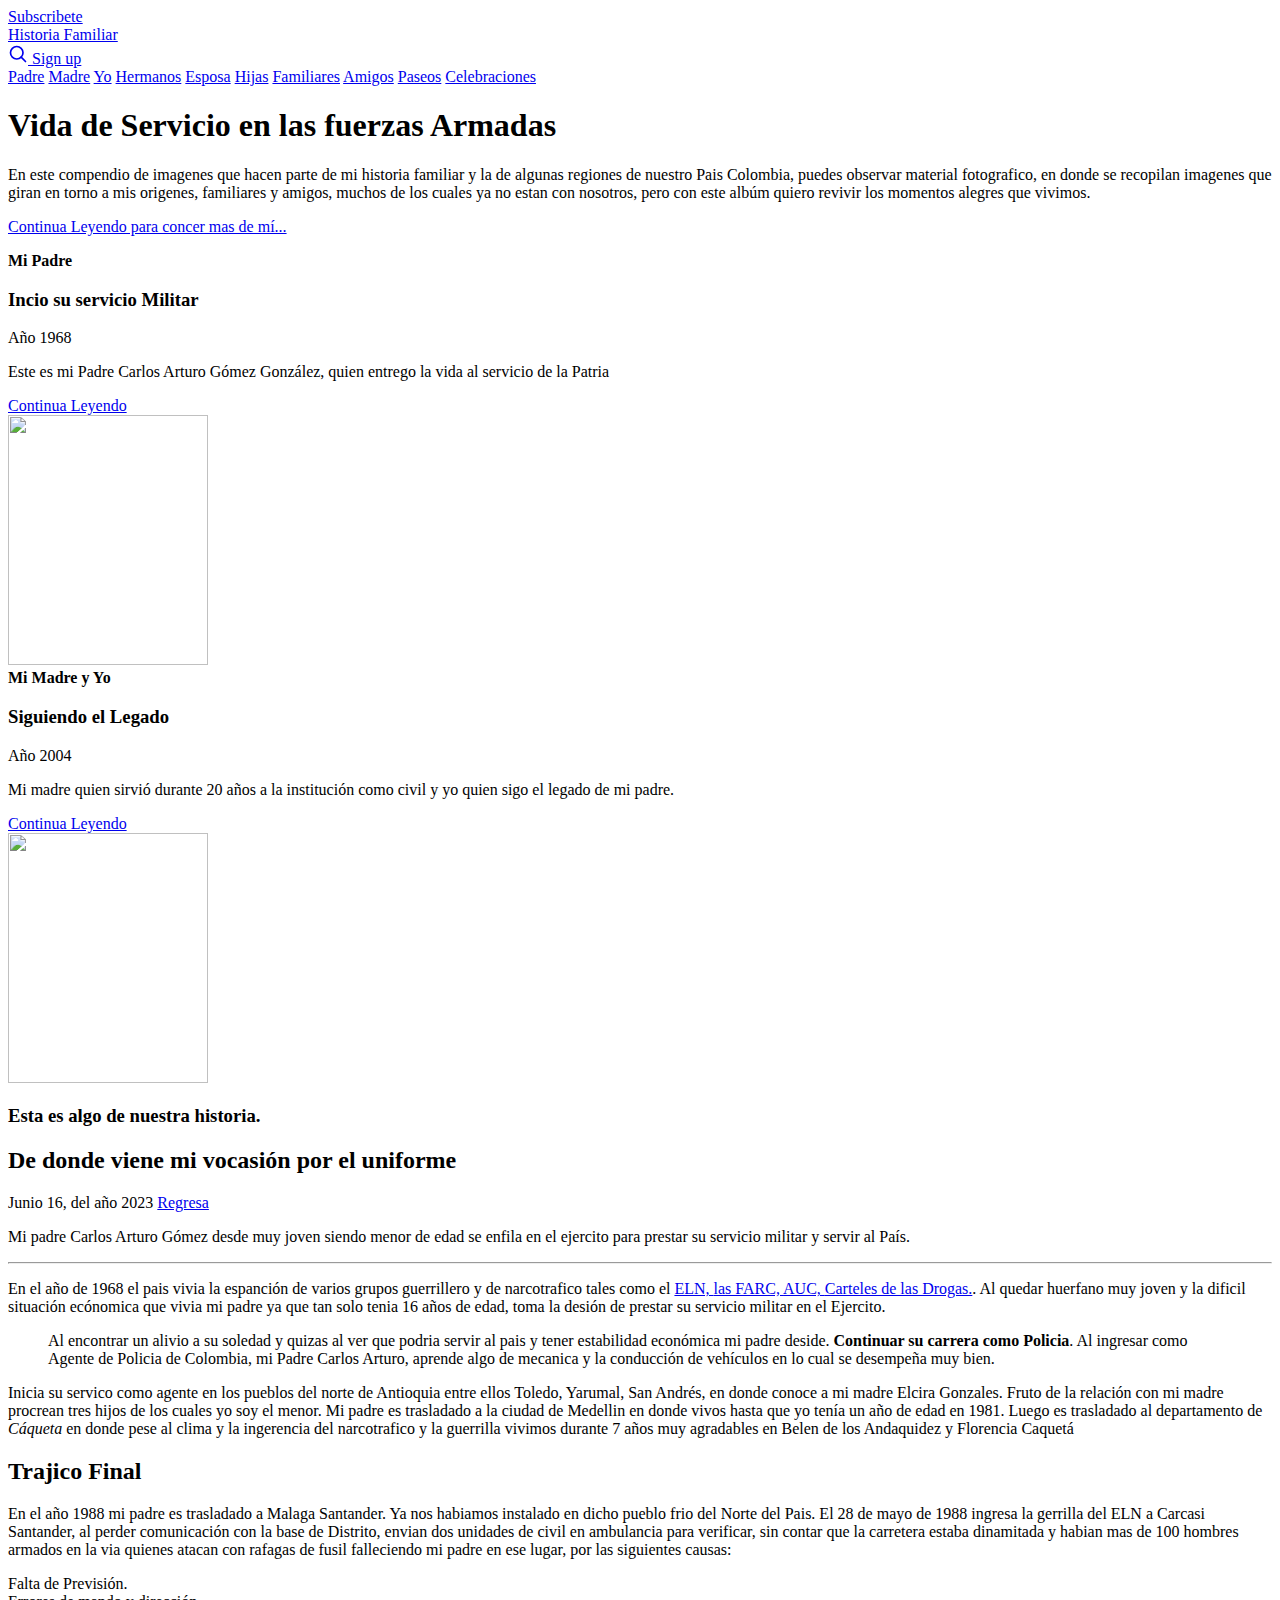
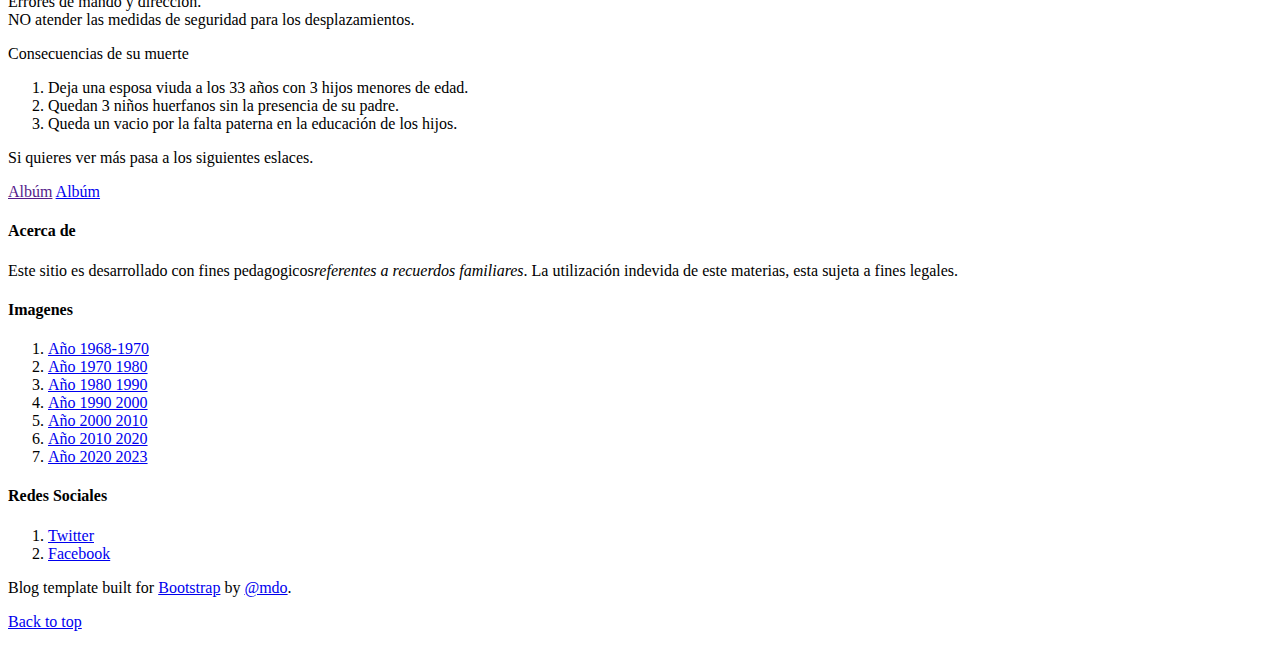
==== index.html @ 9b335207 "Create index.html" ====
<!doctype html>
<html lang="en">
  <head>
    <meta charset="utf-8">
    <meta name="viewport" content="width=device-width, initial-scale=1, shrink-to-fit=no">
    <meta name="description" content="">
    <meta name="author" content="Mark Otto, Jacob Thornton, and Bootstrap contributors">
    <meta name="generator" content="Hugo 0.101.0">
    <title>Historia Familiar</title>

    <link rel="canonical" href="https://getbootstrap.com/docs/4.6/examples/blog/">

    <!-- Bootstrap core CSS -->
<link href="../assets/dist/css/bootstrap.min.css" rel="stylesheet">


    <style>
      .bd-placeholder-img {
        font-size: 1.125rem;
        text-anchor: middle;
        -webkit-user-select: none;
        -moz-user-select: none;
        -ms-user-select: none;
        user-select: none;
      }

      @media (min-width: 768px) {
        .bd-placeholder-img-lg {
          font-size: 3.5rem;
        }
      }
    </style>

    
    <!-- Custom styles for this template -->
    <link href="https://fonts.googleapis.com/css?family=Playfair&#43;Display:700,900" rel="stylesheet">
    <!-- Custom styles for this template -->
    <link href="blog.css" rel="stylesheet">
  </head>
  <body>
    
<div class="container">
  <header class="blog-header py-3">
    <div class="row flex-nowrap justify-content-between align-items-center">
      <div class="col-4 pt-1">
        <a class="text-muted" href="#">Subscribete</a>
      </div>
      <div class="col-4 text-center">
        <a class="blog-header-logo text-dark" href="#">Historia Familiar</a>
      </div>
      <div class="col-4 d-flex justify-content-end align-items-center">
        <a class="text-muted" href="#" aria-label="Search">
          <svg xmlns="http://www.w3.org/2000/svg" width="20" height="20" fill="none" stroke="currentColor" stroke-linecap="round" stroke-linejoin="round" stroke-width="2" class="mx-3" role="img" viewBox="0 0 24 24" focusable="false"><title>Search</title><circle cx="10.5" cy="10.5" r="7.5"/><path d="M21 21l-5.2-5.2"/></svg>
        </a>
        <a class="btn btn-sm btn-outline-secondary" href="#">Sign up</a>
      </div>
    </div>
  </header>

  <div class="nav-scroller py-1 mb-2">
    <nav class="nav d-flex justify-content-between">
      <a class="p-2 text-muted" href="../album familiar/index.html">Padre</a>
      <a class="p-2 text-muted" href="../album familiar/index mama.html">Madre</a>
      <a class="p-2 text-muted" href="../album familiar/index yo.html">Yo</a>
      <a class="p-2 text-muted" href="#">Hermanos</a>
      <a class="p-2 text-muted" href="#">Esposa</a>
      <a class="p-2 text-muted" href="#">Hijas</a>
      <a class="p-2 text-muted" href="#">Familiares</a>
      <a class="p-2 text-muted" href="#">Amigos</a>
      <a class="p-2 text-muted" href="#">Paseos</a>
      <a class="p-2 text-muted" href="#">Celebraciones</a>
    </nav>
  </div>

  <div class="jumbotron p-4 p-md-5 text-white rounded bg-dark">
    <div class="col-md-6 px-0">
      <h1 class="display-4 font-italic">Vida de Servicio en las fuerzas Armadas</h1>
      <p class="lead my-3">En este compendio de imagenes que hacen parte de mi historia familiar y la de algunas regiones de nuestro Pais Colombia, puedes observar material fotografico, en donde se recopilan imagenes que giran en torno a mis origenes, familiares y amigos, muchos de los cuales ya no estan con nosotros, pero con este albúm quiero revivir los momentos alegres que vivimos.</p>
    
      <p class="lead mb-0"><a href="#" class="text-white font-weight-bold">Continua Leyendo para concer mas de mí...</a></p>
    </div>
  </div>

  <div class="row mb-2">
    <div class="col-md-6">
      <div class="row no-gutters border rounded overflow-hidden flex-md-row mb-4 shadow-sm h-md-250 position-relative">
        <div class="col p-4 d-flex flex-column position-static">
          <strong class="d-inline-block mb-2 text-primary">Mi Padre</strong>
          <h3 class="mb-0">Incio su servicio Militar</h3>
          <div class="mb-1 text-muted">Año 1968</div>
          <p class="card-text mb-auto">Este es mi Padre Carlos Arturo Gómez González, quien entrego la vida al servicio de la Patria</p>
          <a href="#" class="stretched-link">Continua Leyendo</a>
        </div>
        <div class="col-auto d-none d-lg-block">
          <img src="../Imagenes/infancia padre/01 servicio militar papa 1968.jpg" width="200" height="250"><rect width="100%" height="100%" fill="#55595c"/>
          
        </div>
      </div>
    </div>
    <div class="col-md-6">
      <div class="row no-gutters border rounded overflow-hidden flex-md-row mb-4 shadow-sm h-md-250 position-relative">
        <div class="col p-4 d-flex flex-column position-static">
          <strong class="d-inline-block mb-2 text-success">Mi Madre y Yo</strong>
          <h3 class="mb-0">Siguiendo el Legado</h3>
          <div class="mb-1 text-muted">Año 2004</div>
          <p class="mb-auto">Mi madre quien sirvió durante 20 años a la institución como civil y yo quien sigo el legado de mi padre.</p>
          <a href="#" class="stretched-link">Continua Leyendo</a>
        </div>
        <div class="col-auto d-none d-lg-block">
          <img src="../Imagenes/yo/17 Grados PT ESCER 2004.jpg" width="200" height="250"><rect width="100%" height="100%" fill="#55595c"/>

        </div>
      </div>
    </div>
  </div>
</div>

<main role="main" class="container">
  <div class="row">
    <div class="col-md-8 blog-main">
      <h3 class="pb-4 mb-4 font-italic border-bottom">
        Esta es algo de nuestra historia.
      </h3>

      <div class="blog-post">
        <h2 class="blog-post-title">De donde viene mi vocasión por el uniforme</h2>
        <p class="blog-post-meta">Junio 16, del año 2023  <a href="#">Regresa</a></p>

        <p>Mi padre Carlos Arturo Gómez desde muy joven siendo menor de edad se enfila en el ejercito para prestar su servicio militar y servir al País.</p>
        <hr>
        <p>En el año de 1968 el pais vivia la espanción de varios grupos guerrillero y de narcotrafico tales como el <a href="#"> ELN, </a><a href="#">las FARC, </a><a href="#">AUC, </a><a href="#">Carteles de las Drogas.</a>. Al quedar huerfano muy joven y la dificil situación ecónomica que vivia mi padre ya que tan solo tenia 16 años de edad, toma la desión de prestar su servicio militar en el Ejercito.</p>
        <blockquote>
          <p>Al encontrar un alivio a su soledad y quizas al ver que podria servir al pais y tener estabilidad económica mi padre deside. <strong>Continuar su carrera como Policia</strong>. Al ingresar como Agente de Policia de Colombia, mi Padre Carlos Arturo, aprende algo de mecanica y la conducción de vehículos en lo cual se desempeña muy bien.</p>
        </blockquote>
        <p>Inicia su servico como agente en los pueblos del norte de Antioquia entre ellos Toledo, Yarumal, San Andrés, en donde conoce a mi madre Elcira Gonzales. Fruto de la relación con mi madre procrean tres hijos de los cuales yo soy el menor. Mi padre es trasladado a la ciudad de Medellin en donde vivos hasta que yo tenía un año de edad en 1981. Luego es trasladado al departamento de  <em>Cáqueta</em> en donde pese al clima y la ingerencia del narcotrafico y la guerrilla vivimos durante 7 años muy agradables en Belen de los Andaquidez y Florencia Caquetá </p>
        
        <h2>Trajico Final</h2>
        <p>En el año 1988 mi padre es trasladado a Malaga Santander. Ya nos habiamos instalado en dicho pueblo frio del Norte del Pais. El 28 de mayo de 1988 ingresa la gerrilla del ELN a Carcasi Santander, al perder comunicación con la base de Distrito, envian dos unidades de civil en ambulancia para verificar, sin contar que la carretera estaba dinamitada y habian mas de 100 hombres armados en la via quienes atacan con rafagas de fusil falleciendo mi padre en ese lugar, por las siguientes causas:</p>
        
          <li>Falta de Previsión.</li>
          <li>Errores de mando y dirección.</li>
          <li>NO atender las medidas de seguridad para los desplazamientos.</li>
        </ul>

        <p>Consecuencias de su muerte</p>
        <ol>
          <li>Deja una esposa viuda a los 33 años con 3 hijos menores de edad.</li>
          <li>Quedan 3 niños huerfanos sin la presencia de su padre.</li>
          <li>Queda un vacio por la falta paterna en la educación de los hijos.</li>
        </ol>
        <p>Si quieres ver más pasa a los siguientes eslaces.</p>
      </div><!-- /.blog-post -->

      <nav class="blog-pagination">
        <a class="btn btn-outline-primary" href="">Albúm</a>
        <a class="btn btn-outline-secondary" href="index mama.html"> Albúm</a>
      </nav>

    </div><!-- /.blog-main -->

    <aside class="col-md-4 blog-sidebar">
      <div class="p-4 mb-3 bg-light rounded">
        <h4 class="font-italic">Acerca de</h4>
        <p class="mb-0">Este sitio es desarrollado con fines pedagogicos<em>referentes a recuerdos familiares</em>. La utilización indevida de este materias, esta sujeta a fines legales.</p>
      </div>

      <div class="p-4">
        <h4 class="font-italic">Imagenes</h4>
        <ol class="list-unstyled mb-0">
          <li><a href="#">Año 1968-1970</a></li>
          <li><a href="#">Año 1970 1980</a></li>
          <li><a href="#">Año 1980 1990</a></li>
          <li><a href="#">Año 1990 2000</a></li>
          <li><a href="#">Año 2000 2010</a></li>
          <li><a href="#">Año 2010 2020</a></li>
          <li><a href="#">Año 2020 2023</a></li>
        </ol>
      </div>

      <div class="p-4">
        <h4 class="font-italic">Redes Sociales</h4>
        <ol class="list-unstyled">
          <li><a href="#">Twitter</a></li>
          <li><a href="#">Facebook</a></li>
        </ol>
      </div>
    </aside><!-- /.blog-sidebar -->
  </div><!-- /.row -->
</main><!-- /.container -->

<footer class="blog-footer">
  <p>Blog template built for <a href="https://getbootstrap.com/">Bootstrap</a> by <a href="Historia Familiar">@mdo</a>.</p>
  <p>
    <a href="#">Back to top</a>
  </p>
</footer>
 
  </body>
</html>
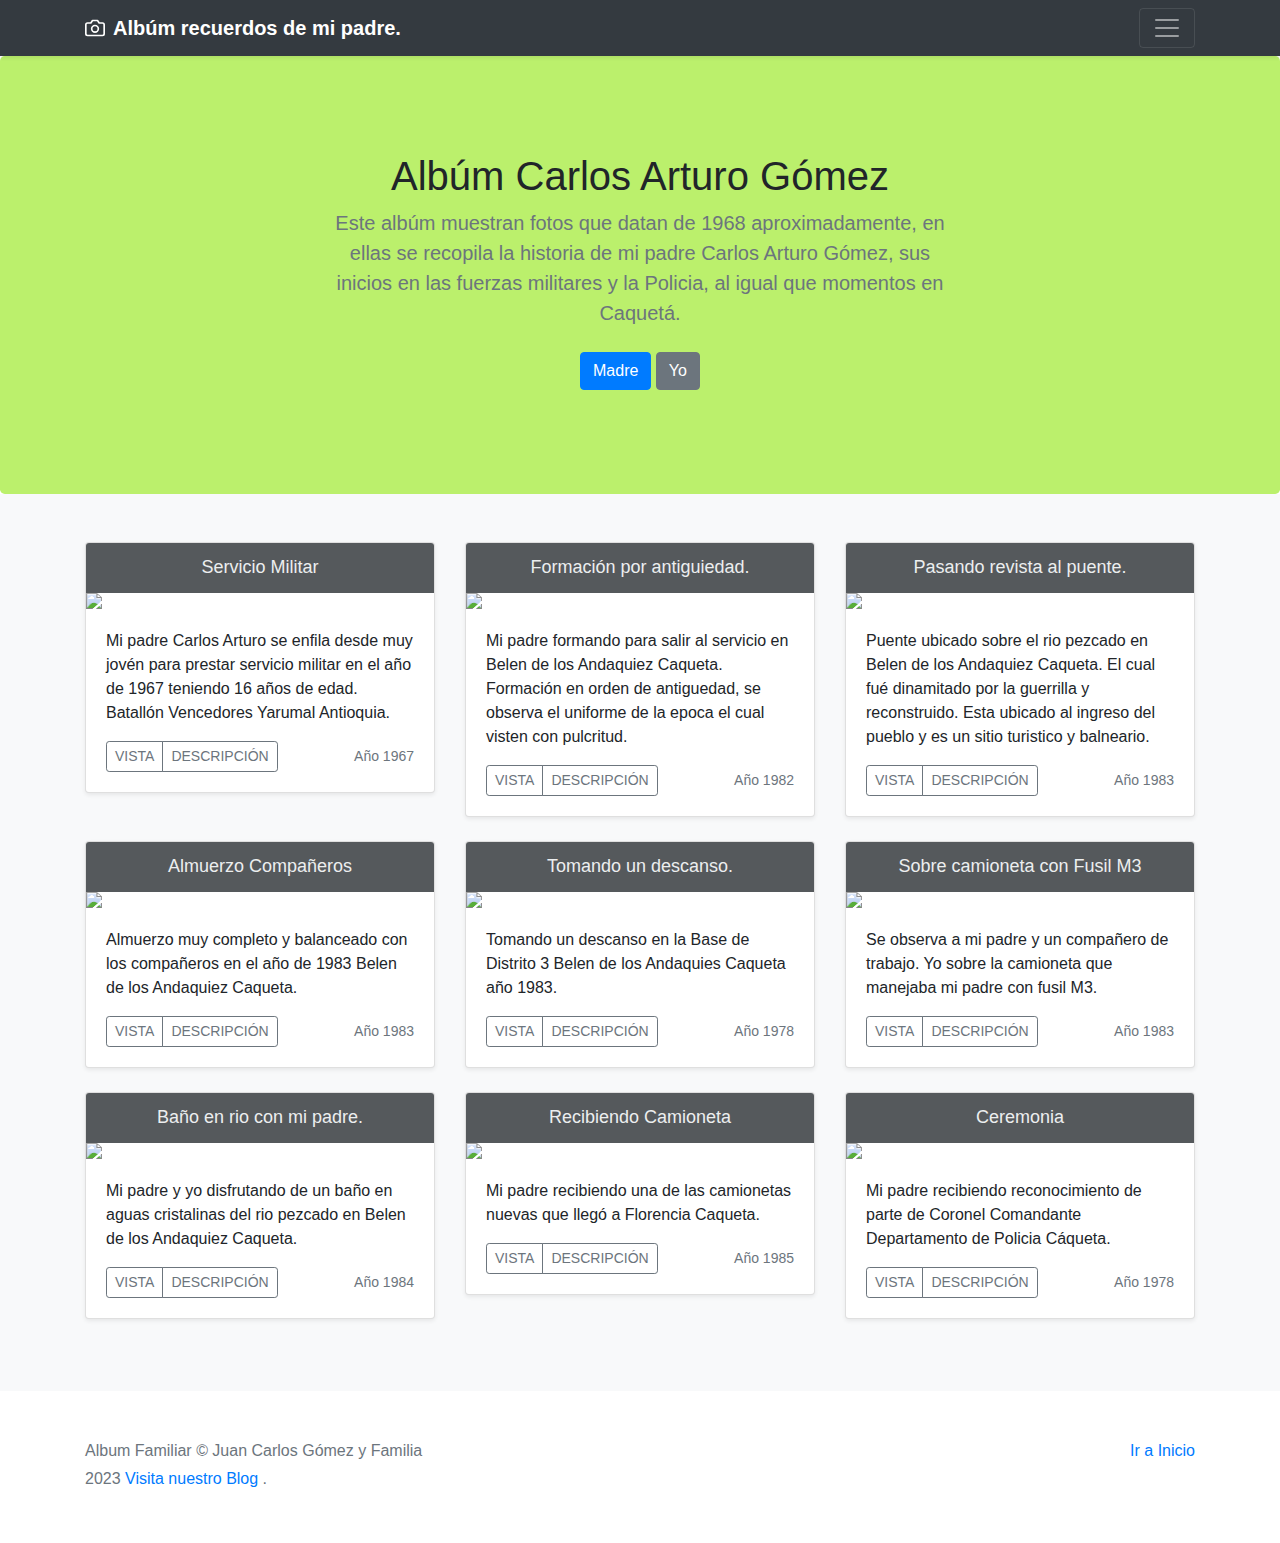
==== commit 3ee22e97: "Update index.html" ====
--- a/index.html
+++ b/index.html
@@ -6,12 +6,15 @@
     <meta name="description" content="">
     <meta name="author" content="Mark Otto, Jacob Thornton, and Bootstrap contributors">
     <meta name="generator" content="Hugo 0.101.0">
-    <title>Historia Familiar</title>
-
-    <link rel="canonical" href="https://getbootstrap.com/docs/4.6/examples/blog/">
+    <title>Album Familiar 1.0</title>
+
+    <link rel="canonical" href="https://getbootstrap.com/docs/4.6/examples/album/">
+
+    
 
     <!-- Bootstrap core CSS -->
-<link href="../assets/dist/css/bootstrap.min.css" rel="stylesheet">
+<link href="./bootstrap.min.css" rel="stylesheet">
+
 
 
     <style>
@@ -33,167 +36,226 @@
 
     
     <!-- Custom styles for this template -->
-    <link href="https://fonts.googleapis.com/css?family=Playfair&#43;Display:700,900" rel="stylesheet">
-    <!-- Custom styles for this template -->
-    <link href="blog.css" rel="stylesheet">
+    <link href="album.css" rel="stylesheet">
   </head>
   <body>
     
-<div class="container">
-  <header class="blog-header py-3">
-    <div class="row flex-nowrap justify-content-between align-items-center">
-      <div class="col-4 pt-1">
-        <a class="text-muted" href="#">Subscribete</a>
+<header>
+  <div class="collapse bg-dark" id="navbarHeader">
+    <div class="container">
+      <div class="row">
+        <div class="col-sm-8 col-md-7 py-4">
+          <h4 class="text-white">Acerca mi albúm familiar </h4>
+          <p class="text-muted">En este albúm se puede observar los recuerdos de mi padre Carlos Arturo Gomez, quien desde jovén se inclina por las Fuerzas Militares.</p>
+        </div>
+        <div class="col-sm-4 offset-md-1 py-4">
+          <h4 class="text-white">Redes Sociales</h4>
+          <ul class="list-unstyled">
+            <li><a href="#" class="text-white">Twitter</a></li>
+            <li><a href="#" class="text-white">Facebook</a></li>
+            
+          </ul>
+        </div>
       </div>
-      <div class="col-4 text-center">
-        <a class="blog-header-logo text-dark" href="#">Historia Familiar</a>
+    </div>
+  </div>
+  <div class="navbar navbar-dark bg-dark shadow-sm">
+    <div class="container d-flex justify-content-between">
+      <a href="#" class="navbar-brand d-flex align-items-center">
+        <svg xmlns="http://www.w3.org/2000/svg" width="20" height="20" fill="none" stroke="currentColor" stroke-linecap="round" stroke-linejoin="round" stroke-width="2" aria-hidden="true" class="mr-2" viewBox="0 0 24 24" focusable="false"><path d="M23 19a2 2 0 0 1-2 2H3a2 2 0 0 1-2-2V8a2 2 0 0 1 2-2h4l2-3h6l2 3h4a2 2 0 0 1 2 2z"/><circle cx="12" cy="13" r="4"/></svg>
+        <strong>Albúm recuerdos de mi padre.</strong>
+      </a>
+      <button class="navbar-toggler" type="button" data-toggle="collapse" data-target="#navbarHeader" aria-controls="navbarHeader" aria-expanded="false" aria-label="Toggle navigation">
+        <span class="navbar-toggler-icon"></span>
+      </button>
+    </div>
+  </div>
+</header>
+
+<main role="main">
+
+  <section class="jumbotron text-center">
+    <div class="container">
+      <h1>Albúm Carlos Arturo Gómez</h1>
+      <p class="lead text-muted">Este albúm muestran fotos que datan de 1968 aproximadamente, en ellas se recopila la historia de mi padre Carlos Arturo Gómez, sus inicios en las fuerzas militares y la Policia, al igual que momentos en Caquetá.</p>
+      <p>
+        <a href="index mama.html" class="btn btn-primary my-2">Madre</a>
+        <a href="index yo.html" class="btn btn-secondary my-2">Yo</a>
+      </p>
+    </div>
+  </section>
+
+  <div class="album py-5 bg-light">
+    <div class="container">
+
+      <div class="row">
+        <div class="col-md-4">
+          <div class="card mb-4 shadow-sm">
+            <svg class="bd-placeholder-img card-img-top" width="100%" height="50" xmlns="http://www.w3.org/2000/svg" role="img" aria-label="Placeholder: Thumbnail" preserveAspectRatio="xMidYMid slice" focusable="true"><title>Haga clck en VISTA para ampliar.</title><rect width="100%" height="100%" fill="#55595c"/><text x="50%" y="50%" fill="#eceeef" dy=".3em">Servicio Militar</text></svg>
+            <img class="imagen" src="../Imagenes/infancia padre/01 servicio militar papa 1968.jpg">
+            <div class="card-body">
+              <p class="card-text">Mi padre Carlos Arturo se enfila desde muy jovén para prestar servicio militar en el año de 1967 teniendo 16 años de edad. Batallón Vencedores Yarumal Antioquia.</p>
+              <div class="d-flex justify-content-between align-items-center">
+                <div class="btn-group">
+                  <button type="button" class="btn btn-sm btn-outline-secondary">VISTA</button>
+                  <button type="button" class="btn btn-sm btn-outline-secondary">DESCRIPCIÓN</button>
+                </div>
+                <small class="text-muted">Año 1967</small>
+              </div>
+            </div>
+          </div>
+        </div>
+        <div class="col-md-4">
+          <div class="card mb-4 shadow-sm">
+            <svg class="bd-placeholder-img card-img-top" width="100%" height="50" xmlns="http://www.w3.org/2000/svg" role="img" aria-label="Placeholder: Thumbnail" preserveAspectRatio="xMidYMid slice" focusable="false"><title>Haga clck en VISTA para ampliar.</title><rect width="100%" height="100%" fill="#55595c"/><text x="50%" y="50%" fill="#eceeef" dy=".3em">Formación por antiguiedad.</text></svg>
+            <img class="imagen" src="../Imagenes/infancia padre/02 formación Belen Andaquiez 1982.jpg">
+            <div class="card-body">
+              <p class="card-text">Mi padre formando para salir al servicio en Belen de los Andaquiez Caqueta. Formación en orden de antiguedad, se observa el uniforme de la epoca el cual visten con pulcritud.</p>
+              <div class="d-flex justify-content-between align-items-center">
+                <div class="btn-group">
+                  <button type="button" class="btn btn-sm btn-outline-secondary">VISTA</button>
+                  <button type="button" class="btn btn-sm btn-outline-secondary">DESCRIPCIÓN</button>
+                </div>
+                <small class="text-muted">Año 1982</small>
+              </div>
+            </div>
+          </div>
+        </div>
+        <div class="col-md-4">
+          <div class="card mb-4 shadow-sm">
+            <svg class="bd-placeholder-img card-img-top" width="100%" height="50" xmlns="http://www.w3.org/2000/svg" role="img" aria-label="Placeholder: Thumbnail" preserveAspectRatio="xMidYMid slice" focusable="false"><title>Haga clck en VISTA para ampliar.</title><rect width="100%" height="100%" fill="#55595c"/><text x="50%" y="50%" fill="#eceeef" dy=".3em">Pasando revista al puente.</text></svg>
+            <img class="imagen" src="../Imagenes/infancia padre/07 sobre puente rio pezcado Belen 1984.jpg">
+            <div class="card-body">
+              <p class="card-text">Puente ubicado sobre el rio pezcado en Belen de los Andaquiez Caqueta. El cual fué dinamitado por la guerrilla y reconstruido. Esta ubicado al ingreso del pueblo y es un sitio turistico y balneario.</p>
+              <div class="d-flex justify-content-between align-items-center">
+                <div class="btn-group">
+                  <button type="button" class="btn btn-sm btn-outline-secondary">VISTA</button>
+                  <button type="button" class="btn btn-sm btn-outline-secondary">DESCRIPCIÓN</button>
+                </div>
+                <small class="text-muted">Año 1983</small>
+              </div>
+            </div>
+          </div>
+        </div>
+
+        <div class="col-md-4">
+          <div class="card mb-4 shadow-sm">
+            <svg class="bd-placeholder-img card-img-top" width="100%" height="50" xmlns="http://www.w3.org/2000/svg" role="img" aria-label="Placeholder: Thumbnail" preserveAspectRatio="xMidYMid slice" focusable="false"><title>Haga clck en VISTA para ampliar.</title><rect width="100%" height="100%" fill="#55595c"/><text x="50%" y="50%" fill="#eceeef" dy=".3em">Almuerzo Compañeros</text></svg>
+            <img class="imagen" src="../Imagenes/infancia padre/05 cena compañeros mi padre 1983.jpg">
+            <div class="card-body">
+              <p class="card-text">Almuerzo muy completo y balanceado con los compañeros en el año de 1983 Belen de los Andaquiez Caqueta.</p>
+              <div class="d-flex justify-content-between align-items-center">
+                <div class="btn-group">
+                  <button type="button" class="btn btn-sm btn-outline-secondary">VISTA</button>
+                  <button type="button" class="btn btn-sm btn-outline-secondary">DESCRIPCIÓN</button>
+                </div>
+                <small class="text-muted">Año 1983</small>
+              </div>
+            </div>
+          </div>
+        </div>
+        <div class="col-md-4">
+          <div class="card mb-4 shadow-sm">
+            <svg class="bd-placeholder-img card-img-top" width="100%" height="50" xmlns="http://www.w3.org/2000/svg" role="img" aria-label="Placeholder: Thumbnail" preserveAspectRatio="xMidYMid slice" focusable="false"><title>Haga clck en VISTA para ampliar.</title><rect width="100%" height="100%" fill="#55595c"/><text x="50%" y="50%" fill="#eceeef" dy=".3em">Tomando un descanso.</text></svg>
+            <img class="imagen" src="../Imagenes/infancia padre/06 descanso en base distrito 3 Belen Caqueta 1983.jpg">
+            <div class="card-body">
+              <p class="card-text">Tomando un descanso en la Base de Distrito 3 Belen de los Andaquies Caqueta año 1983.</p>
+              <div class="d-flex justify-content-between align-items-center">
+                <div class="btn-group">
+                  <button type="button" class="btn btn-sm btn-outline-secondary">VISTA</button>
+                  <button type="button" class="btn btn-sm btn-outline-secondary">DESCRIPCIÓN</button>
+                </div>
+                <small class="text-muted">Año 1978</small>
+              </div>
+            </div>
+          </div>
+        </div>
+        <div class="col-md-4">
+          <div class="card mb-4 shadow-sm">
+            <svg class="bd-placeholder-img card-img-top" width="100%" height="50" xmlns="http://www.w3.org/2000/svg" role="img" aria-label="Placeholder: Thumbnail" preserveAspectRatio="xMidYMid slice" focusable="false"><title>Haga clck en VISTA para ampliar.</title><rect width="100%" height="100%" fill="#55595c"/><text x="50%" y="50%" fill="#eceeef" dy=".3em">Sobre camioneta con Fusil M3</text></svg>
+            <img class="imagen" src="../Imagenes/infancia padre/03 mi padre yo camioneta - fusil m3 1983.jpg">
+            <div class="card-body">
+              <p class="card-text">Se observa a mi padre y un compañero de trabajo. Yo sobre la camioneta que manejaba mi padre con fusil M3.</p>
+              <div class="d-flex justify-content-between align-items-center">
+                <div class="btn-group">
+                  <button type="button" class="btn btn-sm btn-outline-secondary">VISTA</button>
+                  <button type="button" class="btn btn-sm btn-outline-secondary">DESCRIPCIÓN</button>
+                </div>
+                <small class="text-muted">Año 1983</small>
+              </div>
+            </div>
+          </div>
+        </div>
+
+        <div class="col-md-4">
+          <div class="card mb-4 shadow-sm">
+            <svg class="bd-placeholder-img card-img-top" width="100%" height="50" xmlns="http://www.w3.org/2000/svg" role="img" aria-label="Placeholder: Thumbnail" preserveAspectRatio="xMidYMid slice" focusable="false"><title>Haga clck en VISTA para ampliar.</title><rect width="100%" height="100%" fill="#55595c"/><text x="50%" y="50%" fill="#eceeef" dy=".3em">Baño en rio con mi padre.</text></svg>
+            <img class="imagen" src="../Imagenes/infancia padre/10 baño en rio con mi padre 1984.jpg">
+            <div class="card-body">
+              <p class="card-text">Mi padre y yo disfrutando de un baño en aguas cristalinas del rio pezcado en Belen de los Andaquiez Caqueta.</p>
+              <div class="d-flex justify-content-between align-items-center">
+                <div class="btn-group">
+                  <button type="button" class="btn btn-sm btn-outline-secondary">VISTA</button>
+                  <button type="button" class="btn btn-sm btn-outline-secondary">DESCRIPCIÓN</button>
+                </div>
+                <small class="text-muted">Año 1984</small>
+              </div>
+            </div>
+          </div>
+        </div>
+        <div class="col-md-4">
+          <div class="card mb-4 shadow-sm">
+            <svg class="bd-placeholder-img card-img-top" width="100%" height="50" xmlns="http://www.w3.org/2000/svg" role="img" aria-label="Placeholder: Thumbnail" preserveAspectRatio="xMidYMid slice" focusable="false"><title>Haga clck en VISTA para ampliar.</title><rect width="100%" height="100%" fill="#55595c"/><text x="50%" y="50%" fill="#eceeef" dy=".3em">Recibiendo Camioneta</text></svg>
+            <img class="imagen" src="../Imagenes/infancia padre/12 Entrega camioneta 1985 Florencia Caqueta.jpg">
+            <div class="card-body">
+              <p class="card-text">Mi padre recibiendo una de las camionetas nuevas que llegó a Florencia Caqueta.</p>
+              <div class="d-flex justify-content-between align-items-center">
+                <div class="btn-group">
+                  <button type="button" class="btn btn-sm btn-outline-secondary">VISTA</button>
+                  <button type="button" class="btn btn-sm btn-outline-secondary">DESCRIPCIÓN</button>
+                </div>
+                <small class="text-muted">Año 1985</small>
+              </div>
+            </div>
+          </div>
+        </div>
+        <div class="col-md-4">
+          <div class="card mb-4 shadow-sm">
+            <svg class="bd-placeholder-img card-img-top" width="100%" height="50" xmlns="http://www.w3.org/2000/svg" role="img" aria-label="Placeholder: Thumbnail" preserveAspectRatio="xMidYMid slice" focusable="false"><title>Haga clck en VISTA para ampliar.</title><rect width="100%" height="100%" fill="#55595c"/><text x="50%" y="50%" fill="#eceeef" dy=".3em">Ceremonia</text></svg>
+            <img class="imagen" src="../Imagenes/infancia padre/13 Ceremonia 1985 Florencia Caqueta.jpg">
+            <div class="card-body">
+              <p class="card-text">Mi padre recibiendo reconocimiento de parte de Coronel Comandante Departamento de Policia Cáqueta.</p>
+              <div class="d-flex justify-content-between align-items-center">
+                <div class="btn-group">
+                  <button type="button" class="btn btn-sm btn-outline-secondary">VISTA</button>
+                  <button type="button" class="btn btn-sm btn-outline-secondary">DESCRIPCIÓN</button>
+                </div>
+                <small class="text-muted">Año 1978</small>
+              </div>
+            </div>
+          </div>
+        </div>
       </div>
-      <div class="col-4 d-flex justify-content-end align-items-center">
-        <a class="text-muted" href="#" aria-label="Search">
-          <svg xmlns="http://www.w3.org/2000/svg" width="20" height="20" fill="none" stroke="currentColor" stroke-linecap="round" stroke-linejoin="round" stroke-width="2" class="mx-3" role="img" viewBox="0 0 24 24" focusable="false"><title>Search</title><circle cx="10.5" cy="10.5" r="7.5"/><path d="M21 21l-5.2-5.2"/></svg>
-        </a>
-        <a class="btn btn-sm btn-outline-secondary" href="#">Sign up</a>
-      </div>
-    </div>
-  </header>
-
-  <div class="nav-scroller py-1 mb-2">
-    <nav class="nav d-flex justify-content-between">
-      <a class="p-2 text-muted" href="../album familiar/index.html">Padre</a>
-      <a class="p-2 text-muted" href="../album familiar/index mama.html">Madre</a>
-      <a class="p-2 text-muted" href="../album familiar/index yo.html">Yo</a>
-      <a class="p-2 text-muted" href="#">Hermanos</a>
-      <a class="p-2 text-muted" href="#">Esposa</a>
-      <a class="p-2 text-muted" href="#">Hijas</a>
-      <a class="p-2 text-muted" href="#">Familiares</a>
-      <a class="p-2 text-muted" href="#">Amigos</a>
-      <a class="p-2 text-muted" href="#">Paseos</a>
-      <a class="p-2 text-muted" href="#">Celebraciones</a>
-    </nav>
-  </div>
-
-  <div class="jumbotron p-4 p-md-5 text-white rounded bg-dark">
-    <div class="col-md-6 px-0">
-      <h1 class="display-4 font-italic">Vida de Servicio en las fuerzas Armadas</h1>
-      <p class="lead my-3">En este compendio de imagenes que hacen parte de mi historia familiar y la de algunas regiones de nuestro Pais Colombia, puedes observar material fotografico, en donde se recopilan imagenes que giran en torno a mis origenes, familiares y amigos, muchos de los cuales ya no estan con nosotros, pero con este albúm quiero revivir los momentos alegres que vivimos.</p>
-    
-      <p class="lead mb-0"><a href="#" class="text-white font-weight-bold">Continua Leyendo para concer mas de mí...</a></p>
-    </div>
-  </div>
-
-  <div class="row mb-2">
-    <div class="col-md-6">
-      <div class="row no-gutters border rounded overflow-hidden flex-md-row mb-4 shadow-sm h-md-250 position-relative">
-        <div class="col p-4 d-flex flex-column position-static">
-          <strong class="d-inline-block mb-2 text-primary">Mi Padre</strong>
-          <h3 class="mb-0">Incio su servicio Militar</h3>
-          <div class="mb-1 text-muted">Año 1968</div>
-          <p class="card-text mb-auto">Este es mi Padre Carlos Arturo Gómez González, quien entrego la vida al servicio de la Patria</p>
-          <a href="#" class="stretched-link">Continua Leyendo</a>
-        </div>
-        <div class="col-auto d-none d-lg-block">
-          <img src="../Imagenes/infancia padre/01 servicio militar papa 1968.jpg" width="200" height="250"><rect width="100%" height="100%" fill="#55595c"/>
-          
-        </div>
-      </div>
-    </div>
-    <div class="col-md-6">
-      <div class="row no-gutters border rounded overflow-hidden flex-md-row mb-4 shadow-sm h-md-250 position-relative">
-        <div class="col p-4 d-flex flex-column position-static">
-          <strong class="d-inline-block mb-2 text-success">Mi Madre y Yo</strong>
-          <h3 class="mb-0">Siguiendo el Legado</h3>
-          <div class="mb-1 text-muted">Año 2004</div>
-          <p class="mb-auto">Mi madre quien sirvió durante 20 años a la institución como civil y yo quien sigo el legado de mi padre.</p>
-          <a href="#" class="stretched-link">Continua Leyendo</a>
-        </div>
-        <div class="col-auto d-none d-lg-block">
-          <img src="../Imagenes/yo/17 Grados PT ESCER 2004.jpg" width="200" height="250"><rect width="100%" height="100%" fill="#55595c"/>
-
-        </div>
-      </div>
-    </div>
-  </div>
-</div>
-
-<main role="main" class="container">
-  <div class="row">
-    <div class="col-md-8 blog-main">
-      <h3 class="pb-4 mb-4 font-italic border-bottom">
-        Esta es algo de nuestra historia.
-      </h3>
-
-      <div class="blog-post">
-        <h2 class="blog-post-title">De donde viene mi vocasión por el uniforme</h2>
-        <p class="blog-post-meta">Junio 16, del año 2023  <a href="#">Regresa</a></p>
-
-        <p>Mi padre Carlos Arturo Gómez desde muy joven siendo menor de edad se enfila en el ejercito para prestar su servicio militar y servir al País.</p>
-        <hr>
-        <p>En el año de 1968 el pais vivia la espanción de varios grupos guerrillero y de narcotrafico tales como el <a href="#"> ELN, </a><a href="#">las FARC, </a><a href="#">AUC, </a><a href="#">Carteles de las Drogas.</a>. Al quedar huerfano muy joven y la dificil situación ecónomica que vivia mi padre ya que tan solo tenia 16 años de edad, toma la desión de prestar su servicio militar en el Ejercito.</p>
-        <blockquote>
-          <p>Al encontrar un alivio a su soledad y quizas al ver que podria servir al pais y tener estabilidad económica mi padre deside. <strong>Continuar su carrera como Policia</strong>. Al ingresar como Agente de Policia de Colombia, mi Padre Carlos Arturo, aprende algo de mecanica y la conducción de vehículos en lo cual se desempeña muy bien.</p>
-        </blockquote>
-        <p>Inicia su servico como agente en los pueblos del norte de Antioquia entre ellos Toledo, Yarumal, San Andrés, en donde conoce a mi madre Elcira Gonzales. Fruto de la relación con mi madre procrean tres hijos de los cuales yo soy el menor. Mi padre es trasladado a la ciudad de Medellin en donde vivos hasta que yo tenía un año de edad en 1981. Luego es trasladado al departamento de  <em>Cáqueta</em> en donde pese al clima y la ingerencia del narcotrafico y la guerrilla vivimos durante 7 años muy agradables en Belen de los Andaquidez y Florencia Caquetá </p>
-        
-        <h2>Trajico Final</h2>
-        <p>En el año 1988 mi padre es trasladado a Malaga Santander. Ya nos habiamos instalado en dicho pueblo frio del Norte del Pais. El 28 de mayo de 1988 ingresa la gerrilla del ELN a Carcasi Santander, al perder comunicación con la base de Distrito, envian dos unidades de civil en ambulancia para verificar, sin contar que la carretera estaba dinamitada y habian mas de 100 hombres armados en la via quienes atacan con rafagas de fusil falleciendo mi padre en ese lugar, por las siguientes causas:</p>
-        
-          <li>Falta de Previsión.</li>
-          <li>Errores de mando y dirección.</li>
-          <li>NO atender las medidas de seguridad para los desplazamientos.</li>
-        </ul>
-
-        <p>Consecuencias de su muerte</p>
-        <ol>
-          <li>Deja una esposa viuda a los 33 años con 3 hijos menores de edad.</li>
-          <li>Quedan 3 niños huerfanos sin la presencia de su padre.</li>
-          <li>Queda un vacio por la falta paterna en la educación de los hijos.</li>
-        </ol>
-        <p>Si quieres ver más pasa a los siguientes eslaces.</p>
-      </div><!-- /.blog-post -->
-
-      <nav class="blog-pagination">
-        <a class="btn btn-outline-primary" href="">Albúm</a>
-        <a class="btn btn-outline-secondary" href="index mama.html"> Albúm</a>
-      </nav>
-
-    </div><!-- /.blog-main -->
-
-    <aside class="col-md-4 blog-sidebar">
-      <div class="p-4 mb-3 bg-light rounded">
-        <h4 class="font-italic">Acerca de</h4>
-        <p class="mb-0">Este sitio es desarrollado con fines pedagogicos<em>referentes a recuerdos familiares</em>. La utilización indevida de este materias, esta sujeta a fines legales.</p>
-      </div>
-
-      <div class="p-4">
-        <h4 class="font-italic">Imagenes</h4>
-        <ol class="list-unstyled mb-0">
-          <li><a href="#">Año 1968-1970</a></li>
-          <li><a href="#">Año 1970 1980</a></li>
-          <li><a href="#">Año 1980 1990</a></li>
-          <li><a href="#">Año 1990 2000</a></li>
-          <li><a href="#">Año 2000 2010</a></li>
-          <li><a href="#">Año 2010 2020</a></li>
-          <li><a href="#">Año 2020 2023</a></li>
-        </ol>
-      </div>
-
-      <div class="p-4">
-        <h4 class="font-italic">Redes Sociales</h4>
-        <ol class="list-unstyled">
-          <li><a href="#">Twitter</a></li>
-          <li><a href="#">Facebook</a></li>
-        </ol>
-      </div>
-    </aside><!-- /.blog-sidebar -->
-  </div><!-- /.row -->
-</main><!-- /.container -->
-
-<footer class="blog-footer">
-  <p>Blog template built for <a href="https://getbootstrap.com/">Bootstrap</a> by <a href="Historia Familiar">@mdo</a>.</p>
-  <p>
-    <a href="#">Back to top</a>
-  </p>
+    </div>
+  </div>
+  
+
+</main>
+
+<footer class="text-muted">
+  <div class="container">
+    <p class="float-right">
+      <a href="#">Ir a Inicio</a>
+    </p>
+    <p>Album Familiar &copy; Juan Carlos Gómez y Familia</p>
+    <p>2023 <a href="../blog/index.html"> Visita nuestro Blog </a></a>.</p>
+  </div>
 </footer>
- 
+
+
+    <script src="https://cdn.jsdelivr.net/npm/jquery@3.5.1/dist/jquery.slim.min.js" integrity="sha384-DfXdz2htPH0lsSSs5nCTpuj/zy4C+OGpamoFVy38MVBnE+IbbVYUew+OrCXaRkfj" crossorigin="anonymous"></script>
+      <script>window.jQuery || document.write('<script src="../assets/js/vendor/jquery.slim.min.js"><\/script>')</script><script src="../assets/dist/js/bootstrap.bundle.min.js"></script>
+
+      
   </body>
 </html>
--- a/album.css
+++ b/album.css
@@ -0,0 +1,33 @@
+.jumbotron {
+  padding-top: 3rem;
+  padding-bottom: 3rem;
+  margin-bottom: 0;
+  background-color: #bbf06c;
+}
+@media (min-width: 768px) {
+  .jumbotron {
+    padding-top: 6rem;
+    padding-bottom: 6rem;
+  }
+}
+
+.jumbotron p:last-child {
+  margin-bottom: 0;
+}
+
+.jumbotron h1 {
+  font-weight: 300;
+}
+
+.jumbotron .container {
+  max-width: 40rem;
+}
+
+footer {
+  padding-top: 3rem;
+  padding-bottom: 3rem;
+}
+
+footer p {
+  margin-bottom: .25rem;
+}
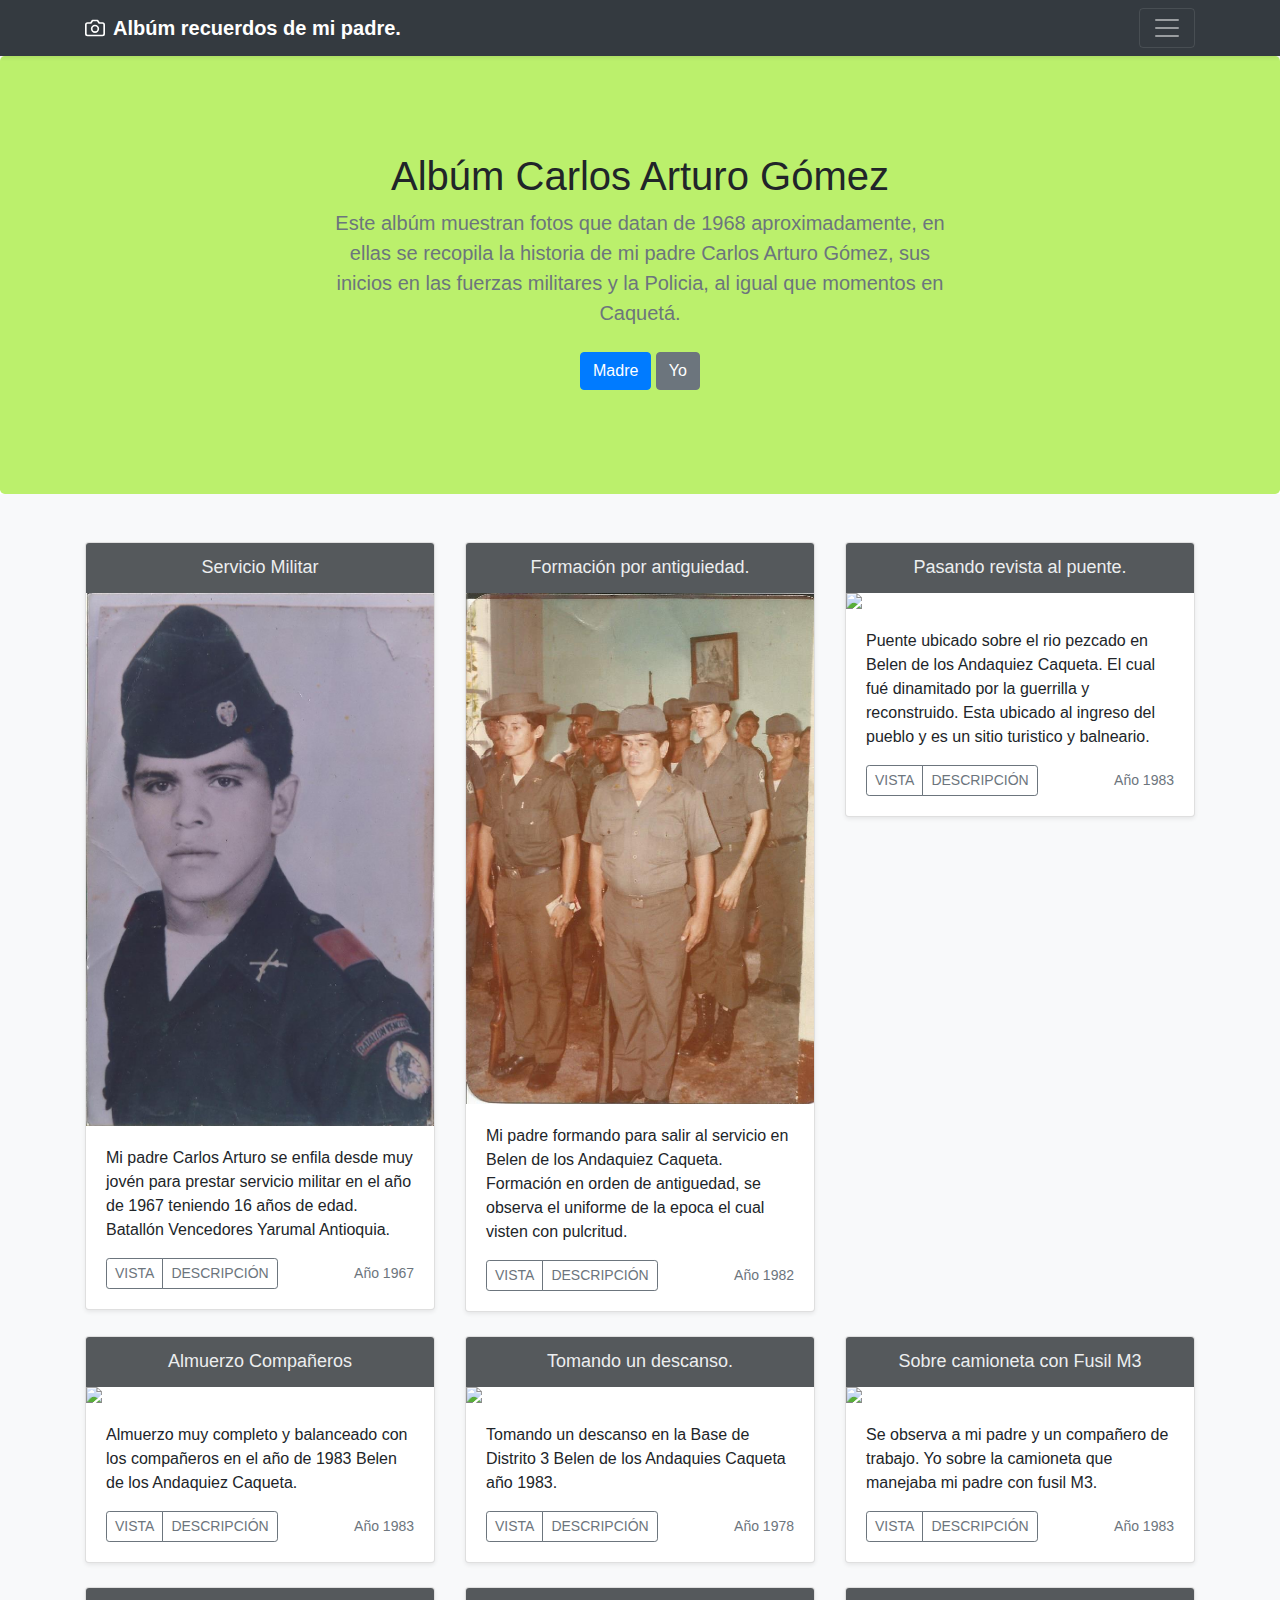
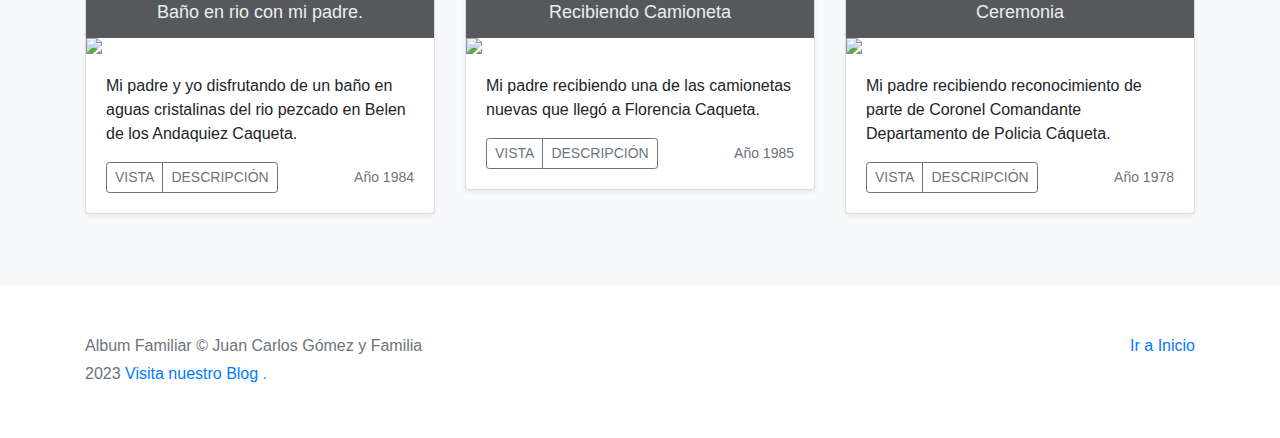
==== commit 44b34331: "Update index.html" ====
--- a/index.html
+++ b/index.html
@@ -79,8 +79,8 @@
       <h1>Albúm Carlos Arturo Gómez</h1>
       <p class="lead text-muted">Este albúm muestran fotos que datan de 1968 aproximadamente, en ellas se recopila la historia de mi padre Carlos Arturo Gómez, sus inicios en las fuerzas militares y la Policia, al igual que momentos en Caquetá.</p>
       <p>
-        <a href="index mama.html" class="btn btn-primary my-2">Madre</a>
-        <a href="index yo.html" class="btn btn-secondary my-2">Yo</a>
+        <a href="./index mama.html" class="btn btn-primary my-2">Madre</a>
+        <a href="./index yo.html" class="btn btn-secondary my-2">Yo</a>
       </p>
     </div>
   </section>
@@ -92,7 +92,7 @@
         <div class="col-md-4">
           <div class="card mb-4 shadow-sm">
             <svg class="bd-placeholder-img card-img-top" width="100%" height="50" xmlns="http://www.w3.org/2000/svg" role="img" aria-label="Placeholder: Thumbnail" preserveAspectRatio="xMidYMid slice" focusable="true"><title>Haga clck en VISTA para ampliar.</title><rect width="100%" height="100%" fill="#55595c"/><text x="50%" y="50%" fill="#eceeef" dy=".3em">Servicio Militar</text></svg>
-            <img class="imagen" src="../Imagenes/infancia padre/01 servicio militar papa 1968.jpg">
+            <img class="imagen" src="./01 servicio militar papa 1968.jpg">
             <div class="card-body">
               <p class="card-text">Mi padre Carlos Arturo se enfila desde muy jovén para prestar servicio militar en el año de 1967 teniendo 16 años de edad. Batallón Vencedores Yarumal Antioquia.</p>
               <div class="d-flex justify-content-between align-items-center">
@@ -108,7 +108,7 @@
         <div class="col-md-4">
           <div class="card mb-4 shadow-sm">
             <svg class="bd-placeholder-img card-img-top" width="100%" height="50" xmlns="http://www.w3.org/2000/svg" role="img" aria-label="Placeholder: Thumbnail" preserveAspectRatio="xMidYMid slice" focusable="false"><title>Haga clck en VISTA para ampliar.</title><rect width="100%" height="100%" fill="#55595c"/><text x="50%" y="50%" fill="#eceeef" dy=".3em">Formación por antiguiedad.</text></svg>
-            <img class="imagen" src="../Imagenes/infancia padre/02 formación Belen Andaquiez 1982.jpg">
+            <img class="imagen" src="./02 formación Belen Andaquiez 1982.jpg">
             <div class="card-body">
               <p class="card-text">Mi padre formando para salir al servicio en Belen de los Andaquiez Caqueta. Formación en orden de antiguedad, se observa el uniforme de la epoca el cual visten con pulcritud.</p>
               <div class="d-flex justify-content-between align-items-center">
